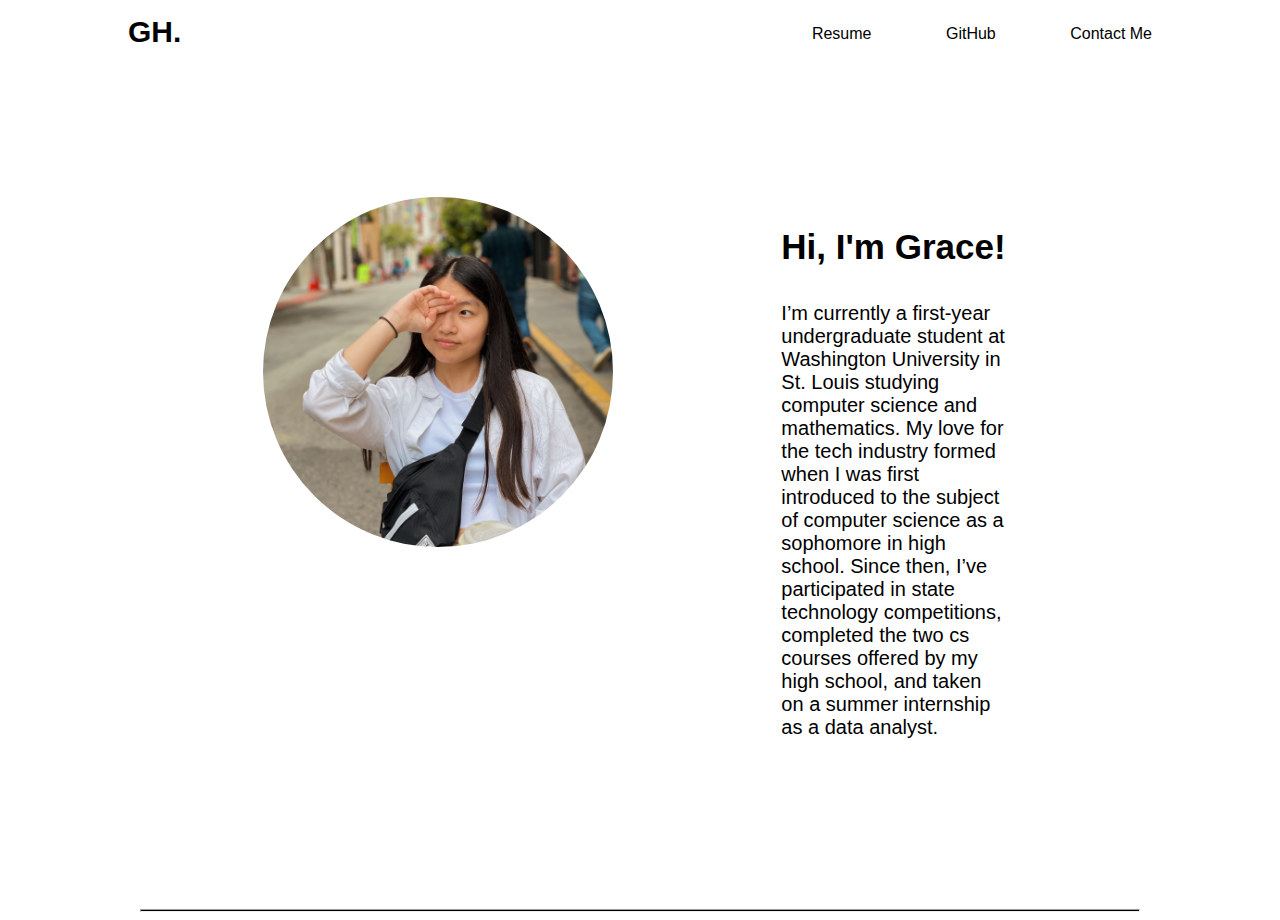
==== index.html @ 25ff14ec "add line animation" ====
<!DOCTYPE html>
<html>
    <head>
        <meta charset="utf-8">
        <link href="styles.css" rel="stylesheet" type="text/css">
        <title>Grace Huang</title>
    </head>

    <body>
    <header>
        <div class="container">
            <a href="index.html" class="logo">GH.</a>
            <nav>
                <ul>
                    <li><a href="#">Resume</a></li>
                    <li><a href="#">GitHub</a></li>
                    <li><a href="#">Contact Me</a></li>
                </ul>
            </nav>
        </div>
    </header>
    <div class="intro">
        <div class="circular"><img src="me.jpeg" alt="meeeee"></div>
        <div class="bold-text"><p>Hi, I'm Grace!</p></div>
        <div class="intro-text"><p>I’m currently a first-year undergraduate student at Washington University in St. Louis studying computer science and mathematics. My love for the tech industry formed when I was first introduced to the subject of computer science as a sophomore in high school. Since then, I’ve participated in state technology competitions, completed the two cs courses offered by my high school, and taken on a summer internship as a data analyst.</p></div>
    </div>
    <hr class="animated"/>
    </body>

</html>
---- styles.css ----
body{
    margin: 0;
    background: white;
    font-family: 'Inter', sans-serif;
    font-weight: 300;
}

.container{
    width: 80%;
    margin: 0 auto;
}

.logo{
    font-size: 30px;
    float: left;
    padding: 15px 0;
    color: black;
    text-decoration: none;
    font-weight: 600;
}

nav {
    float: right;
}

nav ul{
    margin: 0;
    padding: 0;
    list-style: none;
}

nav li{
    display: inline-block;
    margin-left: 70px;
    padding-top: 25px;
    position: relative;
}

nav a{
    color: black;
    text-decoration: none;
    font-weight: 400;
}

nav a:hover{
    color:grey;
}

nav a::before{
    content: '';
    display: block;
    height: 5px;
    width: 0%;
    background-color:black;
    position: absolute;
    top: 0;
    transition: all ease-in-out 250ms;
}

nav a:hover::before{
    width: 100%;
}

.intro{
    width: 80%;
    display: inline-block;
}

.circular img { 
    border-radius: 50%;
    width: 350px;
    margin-top: 15%;
    margin-left: 8%;
    float: left;
}

.bold-text{
    font-weight: 600;
    font-size: 35px;
    margin-top: 18%;
    margin-left: 600px;
}

.intro-text{
    margin-left: 600px;
    margin-right: 200px;
    font-size: 20px;
}

hr.animated{
    margin-top: 150px;
    width: 78%;
    animation: expand 1.5s ease-in-out;
    height: 0.25px;
    background-color: black;
}

@keyframes expand{
    from {
        transform: scaleX(0);
    }
    to {
        transform: scaleX(1);
    }
}
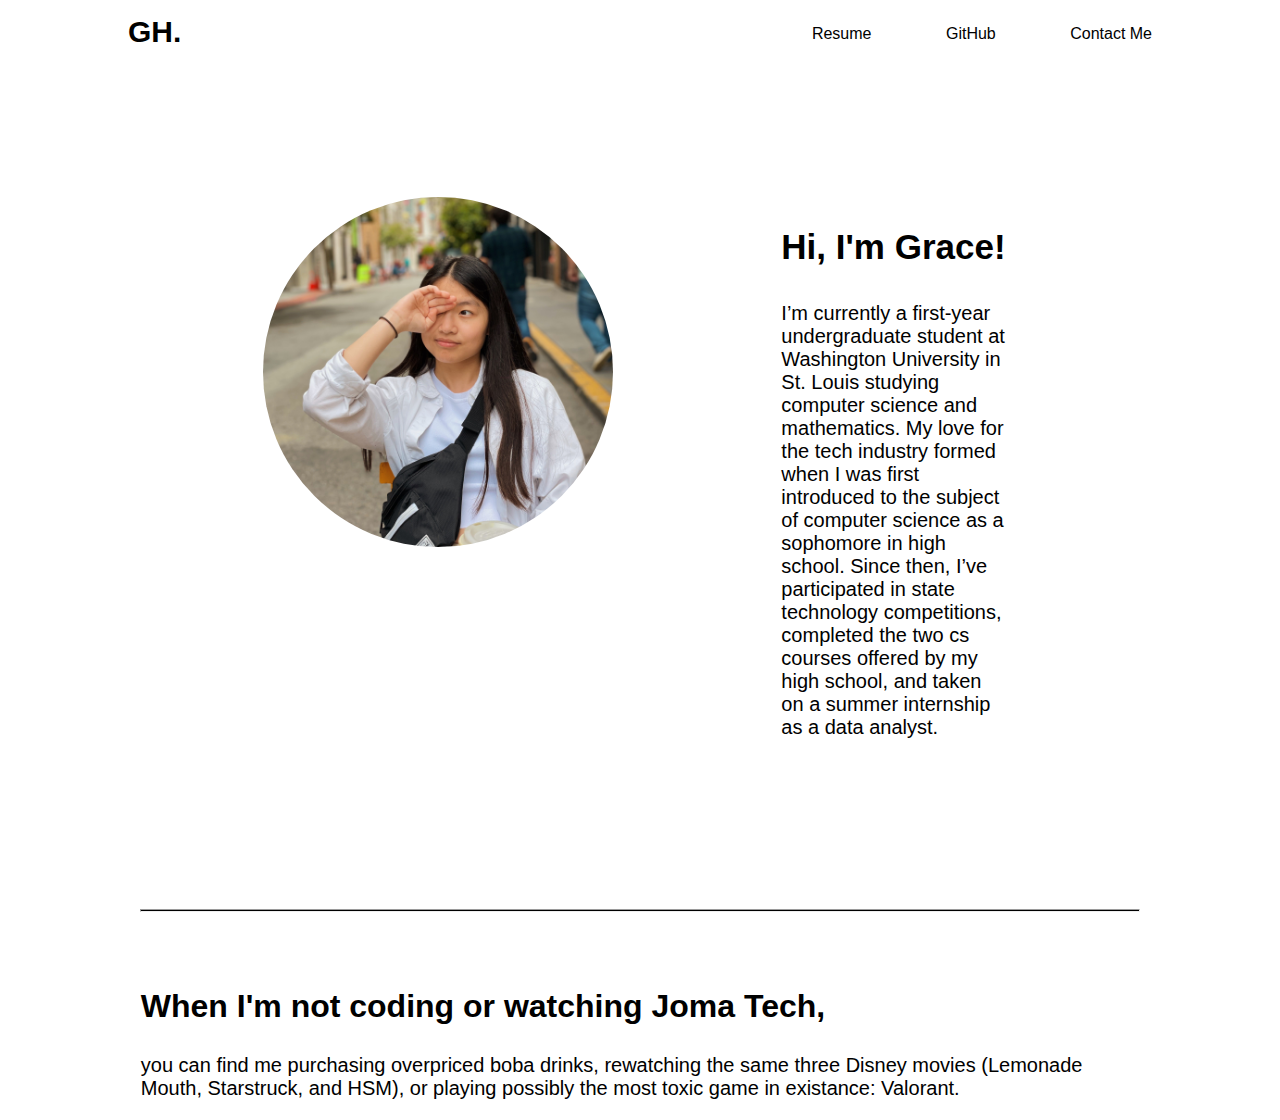
==== commit 2b00d516: "add second intro" ====
--- a/index.html
+++ b/index.html
@@ -25,6 +25,10 @@
         <div class="intro-text"><p>I’m currently a first-year undergraduate student at Washington University in St. Louis studying computer science and mathematics. My love for the tech industry formed when I was first introduced to the subject of computer science as a sophomore in high school. Since then, I’ve participated in state technology competitions, completed the two cs courses offered by my high school, and taken on a summer internship as a data analyst.</p></div>
     </div>
     <hr class="animated"/>
+    <div class="second-intro">
+    <h1>When I'm not coding or watching Joma Tech,</h1>
+    <p>you can find me purchasing overpriced boba drinks, rewatching the same three Disney movies (Lemonade Mouth, Starstruck, and HSM), or playing possibly the most toxic game in existance: Valorant.</p>
+    </div>
     </body>
 
 </html>
--- a/styles.css
+++ b/styles.css
@@ -103,3 +103,16 @@
         transform: scaleX(1);
     }
 }
+
+.second-intro h1{
+    margin-top: 6%;
+    margin-left: 11%;
+}
+
+.second-intro p{
+    font-size: 20px;
+    margin-left: 11%;
+    margin-right: 11%;
+    margin-top: 2.25%;
+}
+
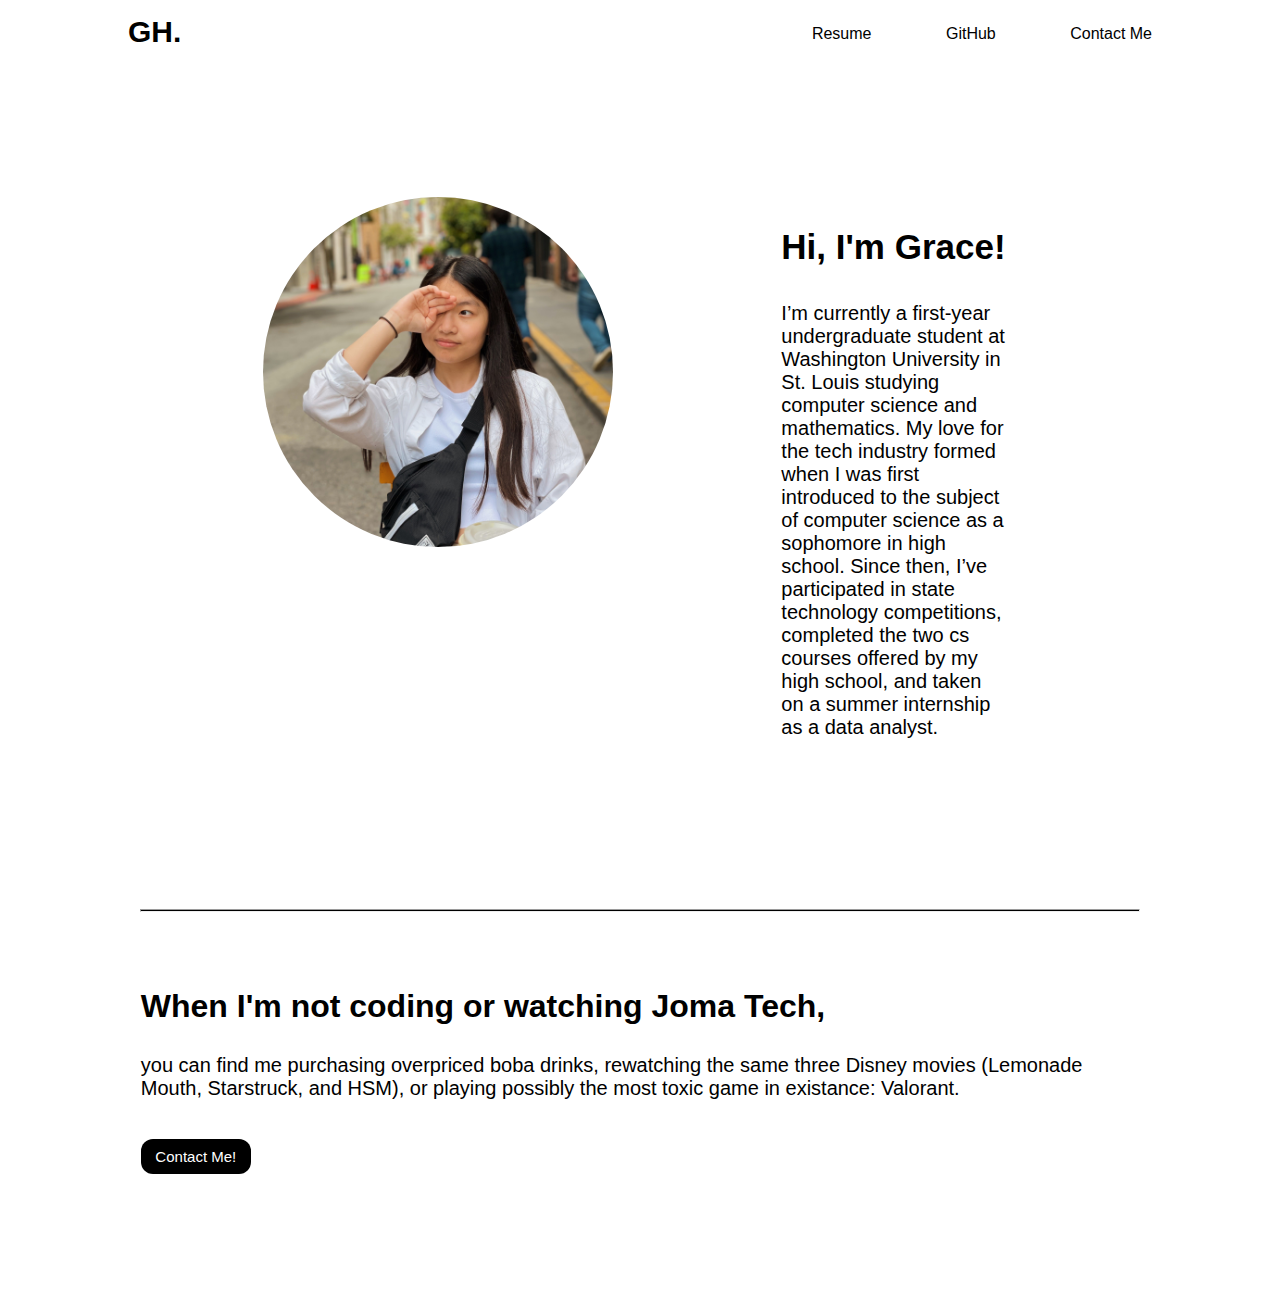
==== commit b2d89563: "add contact me btn" ====
--- a/index.html
+++ b/index.html
@@ -29,6 +29,11 @@
     <h1>When I'm not coding or watching Joma Tech,</h1>
     <p>you can find me purchasing overpriced boba drinks, rewatching the same three Disney movies (Lemonade Mouth, Starstruck, and HSM), or playing possibly the most toxic game in existance: Valorant.</p>
     </div>
+    <div class="btn">
+    <form action="#">
+        <button type="submit" id="submit">Contact Me!</button>
+    </form>
+    </div>
     </body>
 
 </html>
--- a/styles.css
+++ b/styles.css
@@ -116,3 +116,21 @@
     margin-top: 2.25%;
 }
 
+.btn{
+    margin-left: 11%;
+    margin-top: 3%;
+    width: 120px;
+    height: 150px;
+}
+
+.btn #submit{
+    background-color: black;
+    border-radius: 12px;
+    color: white;
+    font-size: 15px;
+    text-decoration: none;
+    cursor: pointer;
+    border: none;
+    height: 35px;
+    width: 110px;
+}
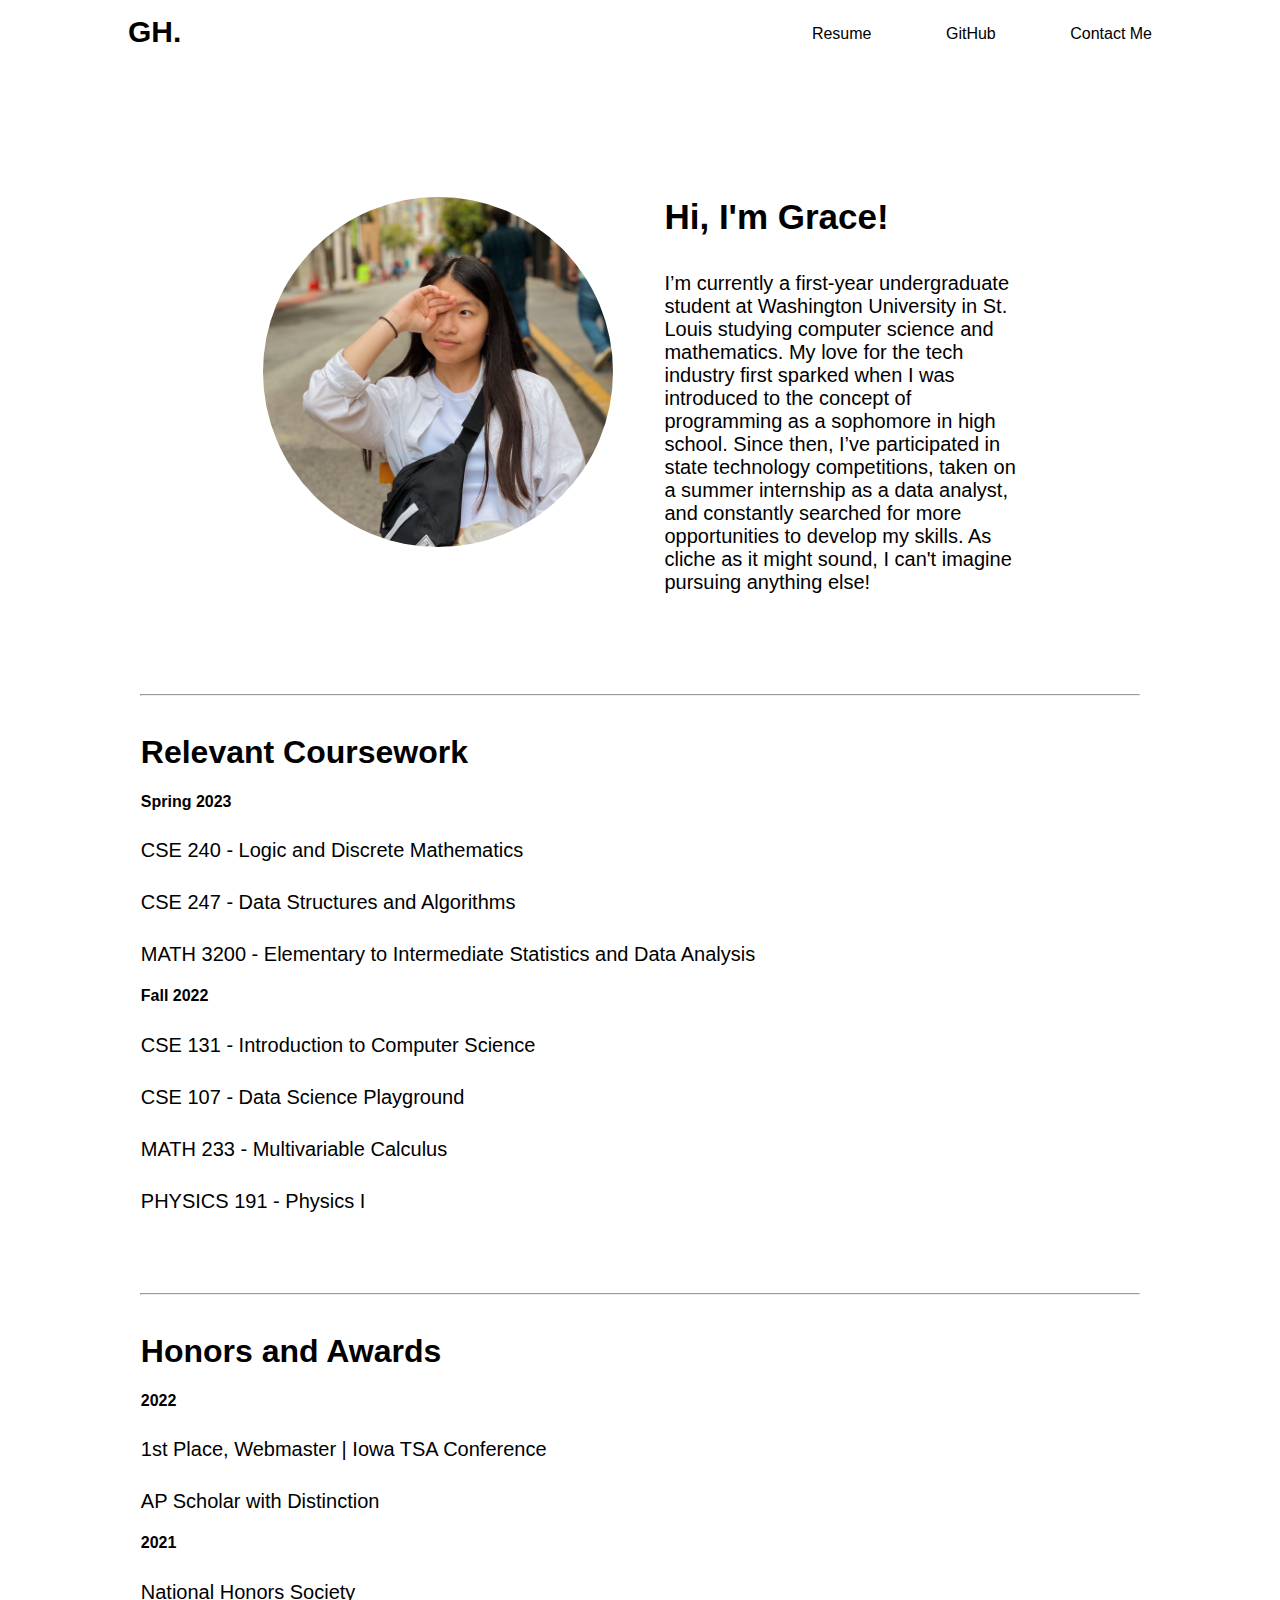
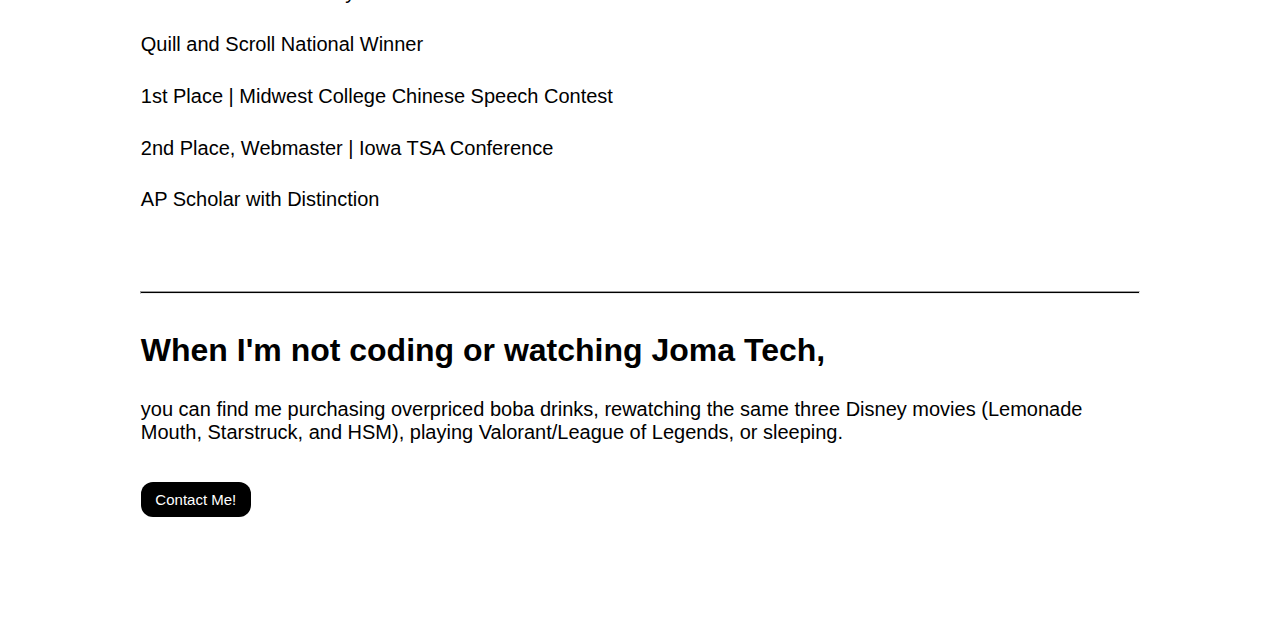
==== commit 6f2e3a61: "updated homepage" ====
--- a/index.html
+++ b/index.html
@@ -1,6 +1,7 @@
 <!DOCTYPE html>
 <html>
     <head>
+        <meta name="viewport" content="width=device-width, initial-scale=1.0">
         <meta charset="utf-8">
         <link href="styles.css" rel="stylesheet" type="text/css">
         <title>Grace Huang</title>
@@ -12,27 +13,64 @@
             <a href="index.html" class="logo">GH.</a>
             <nav>
                 <ul>
-                    <li><a href="#">Resume</a></li>
-                    <li><a href="#">GitHub</a></li>
-                    <li><a href="#">Contact Me</a></li>
+                    <li><a href="resume.html">Resume</a></li>
+                    <li><a href="github.html">GitHub</a></li>
+                    <li><a href="contact.html">Contact Me</a></li>
                 </ul>
             </nav>
         </div>
     </header>
+    <div class="fade-in">
     <div class="intro">
         <div class="circular"><img src="me.jpeg" alt="meeeee"></div>
         <div class="bold-text"><p>Hi, I'm Grace!</p></div>
-        <div class="intro-text"><p>I’m currently a first-year undergraduate student at Washington University in St. Louis studying computer science and mathematics. My love for the tech industry formed when I was first introduced to the subject of computer science as a sophomore in high school. Since then, I’ve participated in state technology competitions, completed the two cs courses offered by my high school, and taken on a summer internship as a data analyst.</p></div>
+        <div class="intro-text"><p>I’m currently a first-year undergraduate student at Washington University in St. Louis studying computer science and mathematics. My love for the tech industry first sparked when I was introduced to the concept of programming as a sophomore in high school. Since then, I’ve participated in state technology competitions, taken on a summer internship as a data analyst, and constantly searched for more opportunities to develop my skills. As cliche as it might sound, I can't imagine pursuing anything else!</p></div>
     </div>
-    <hr class="animated"/>
+    </div>
+
+    <hr class="animated2"/>
+    <div class="fade-in">
+    <div class="second-intro">
+    <h1>Relevant Coursework</h1>
+    <h4>Spring 2023</h4>
+    <p>CSE 240 - Logic and Discrete Mathematics</p>
+    <p>CSE 247 - Data Structures and Algorithms</p>
+    <p>MATH 3200 - Elementary to Intermediate Statistics and Data Analysis</p>
+    <h4>Fall 2022</h4>
+    <p>CSE 131 - Introduction to Computer Science</p>
+    <p>CSE 107 - Data Science Playground</p>
+    <p>MATH 233 - Multivariable Calculus</p>
+    <p>PHYSICS 191 - Physics I</p>
+    </div>
+    </div>
+
+    <hr class="animated2"/>
+    <div class="fade-in">
+    <div class="second-intro">
+    <h1>Honors and Awards</h1>
+    <h4>2022</h4>
+    <p>1st Place, Webmaster | Iowa TSA Conference</p>
+    <p>AP Scholar with Distinction</p>
+    <h4>2021</h4>
+    <p>National Honors Society</p>
+    <p>Quill and Scroll National Winner</p>
+    <p>1st Place | Midwest College Chinese Speech Contest</p>
+    <p>2nd Place, Webmaster | Iowa TSA Conference</p>
+    <p>AP Scholar with Distinction</p>
+    </div>
+    </div>
+
+    <hr class="animated2"/>
+    <div class="fade-in">
     <div class="second-intro">
     <h1>When I'm not coding or watching Joma Tech,</h1>
-    <p>you can find me purchasing overpriced boba drinks, rewatching the same three Disney movies (Lemonade Mouth, Starstruck, and HSM), or playing possibly the most toxic game in existance: Valorant.</p>
+    <p>you can find me purchasing overpriced boba drinks, rewatching the same three Disney movies (Lemonade Mouth, Starstruck, and HSM), playing Valorant/League of Legends, or sleeping.</p>
     </div>
     <div class="btn">
-    <form action="#">
+    <form action="contact.html">
         <button type="submit" id="submit">Contact Me!</button>
     </form>
+    </div>
     </div>
     </body>
 
--- a/styles.css
+++ b/styles.css
@@ -17,6 +17,10 @@
     color: black;
     text-decoration: none;
     font-weight: 600;
+}
+
+.logo:hover{
+    color: grey;
 }
 
 nav {
@@ -71,24 +75,53 @@
     width: 350px;
     margin-top: 15%;
     margin-left: 8%;
+    margin-right: 5%;
+    margin-bottom: 3%;
     float: left;
 }
 
 .bold-text{
     font-weight: 600;
     font-size: 35px;
+    margin-top: 15%;
+    margin-left: 47%;
+    margin-right: 17%;
+}
+
+.bold-text-other{
+    width: auto;
+    font-weight: 600;
+    font-size: 35px;
     margin-top: 18%;
-    margin-left: 600px;
+    margin-left: -10%;
+    display: block;
+    text-align: center;
 }
 
 .intro-text{
-    margin-left: 600px;
-    margin-right: 200px;
+    margin-left: 47%;
+    margin-right: 17%;
     font-size: 20px;
 }
 
 hr.animated{
     margin-top: 150px;
+    width: 78%;
+    animation: expand 1.5s ease-in-out;
+    height: 0.25px;
+    background-color: black;
+}
+
+hr.animated2{
+    margin-top: 80px;
+    width: 78%;
+    animation: expand 1.5s ease-in-out;
+    height: 0.25px;
+    background-color: black;
+}
+
+hr.other-animated{
+    margin-top: 100px;
     width: 78%;
     animation: expand 1.5s ease-in-out;
     height: 0.25px;
@@ -105,7 +138,11 @@
 }
 
 .second-intro h1{
-    margin-top: 6%;
+    margin-top: 3%;
+    margin-left: 11%;
+}
+
+.second-intro h4{
     margin-left: 11%;
 }
 
@@ -134,3 +171,21 @@
     height: 35px;
     width: 110px;
 }
+
+.btn #submit:hover{
+    background-color: #3d3d3d;
+}
+
+.fade-in {
+    animation: fadeInAnimation ease 2.5s;
+    animation-iteration-count: 1;
+}
+  
+@keyframes fadeInAnimation {
+    0% {
+        opacity: 0;
+    }
+    100% {
+        opacity: 1;
+     }
+}
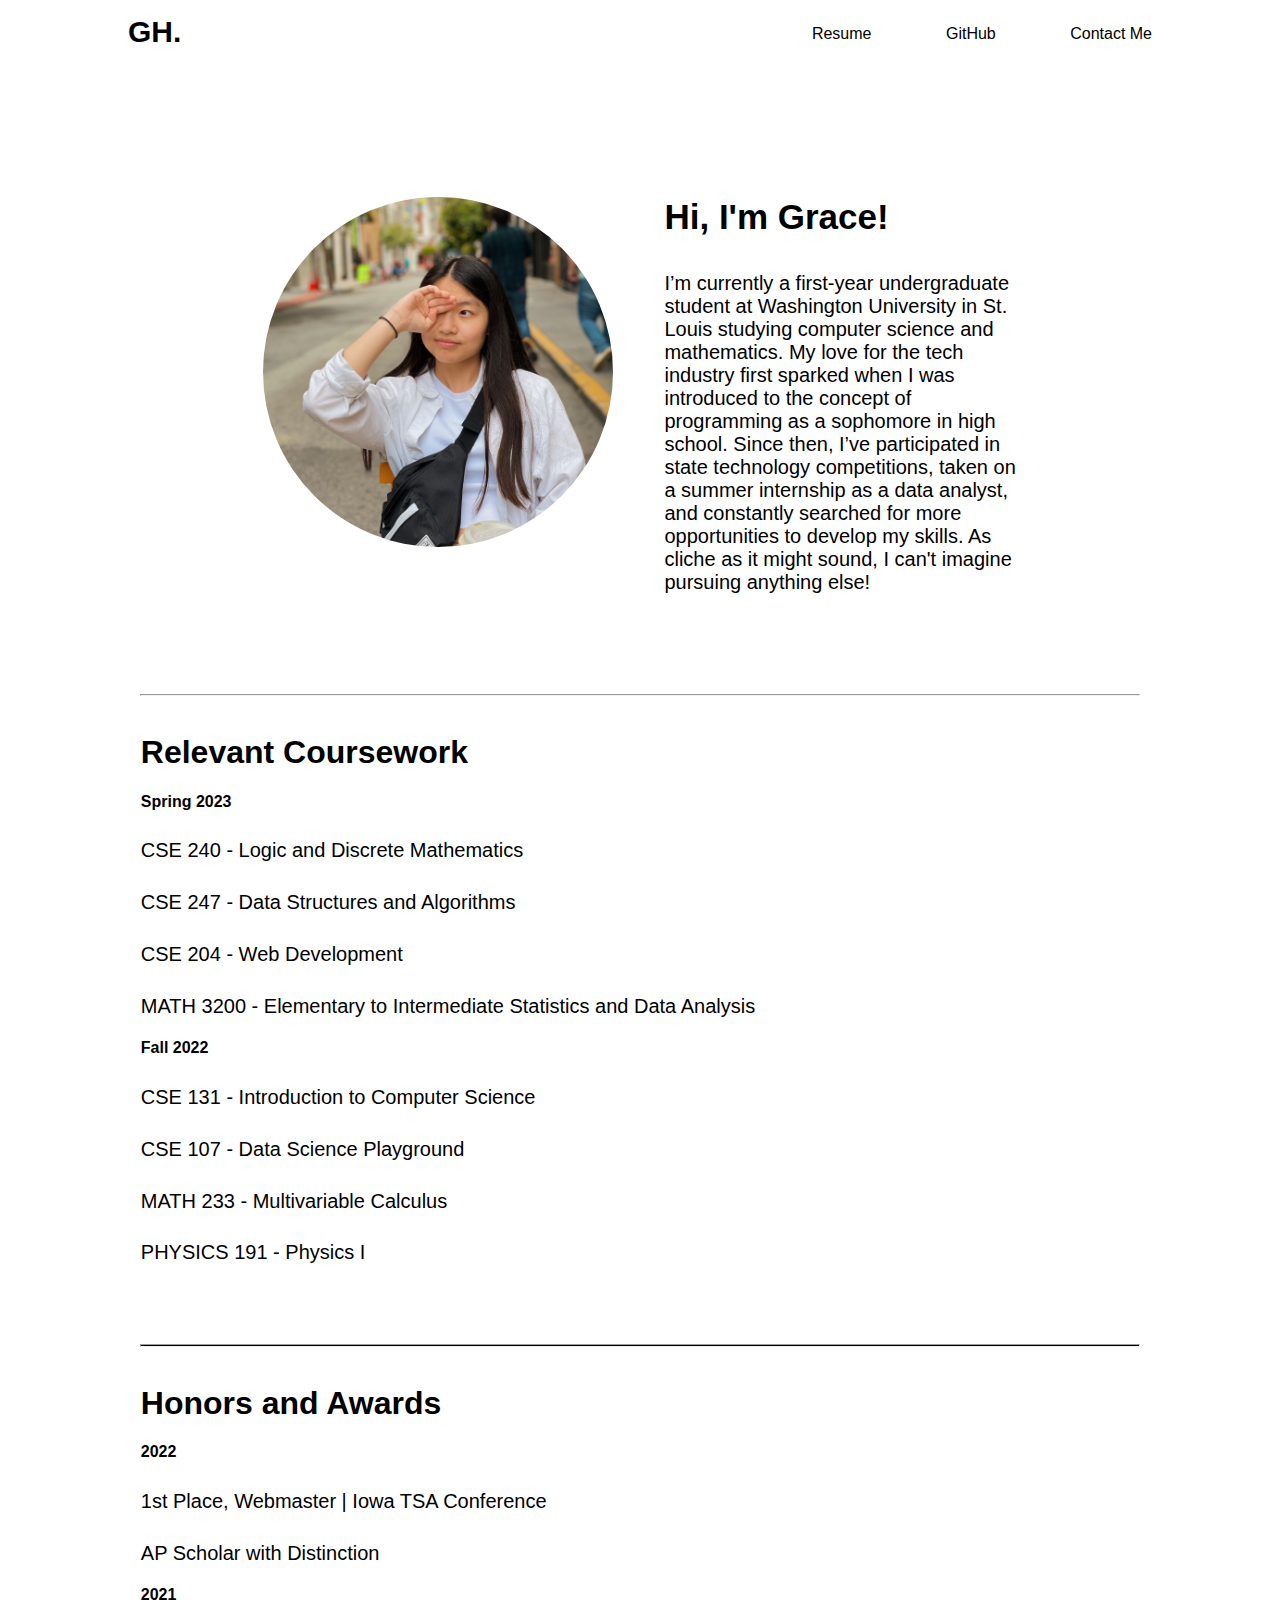
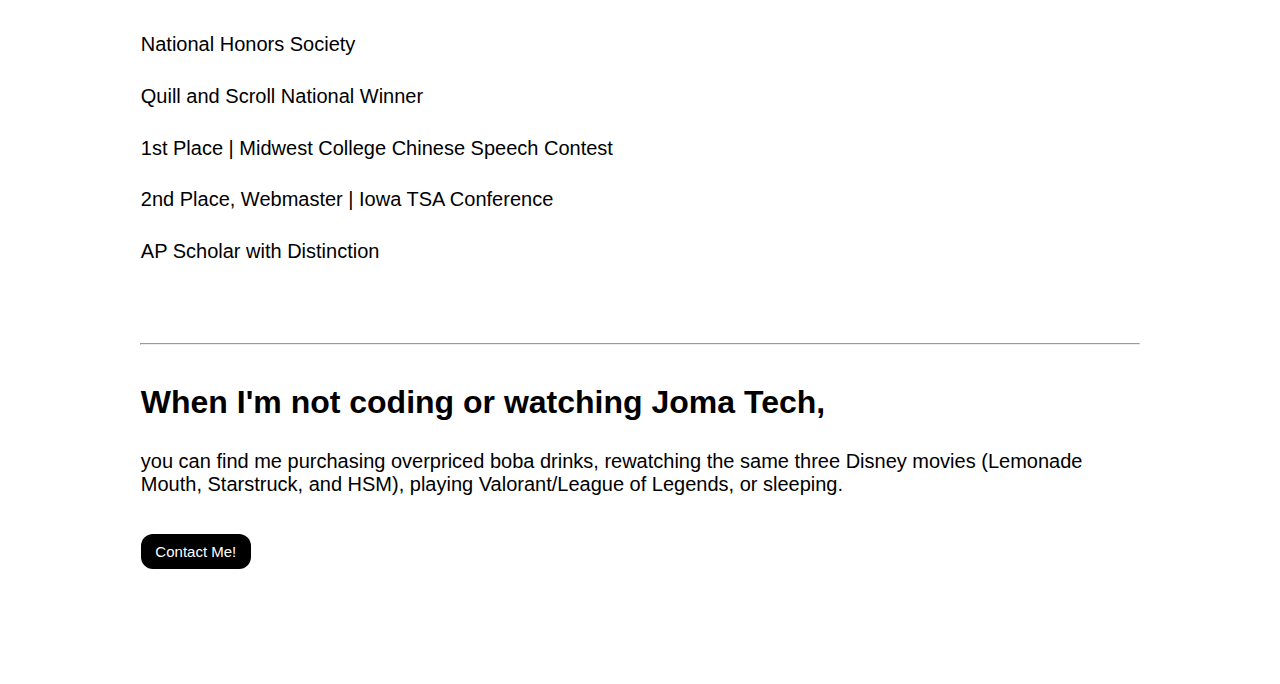
==== commit f5da76ba: "added web development" ====
--- a/index.html
+++ b/index.html
@@ -35,6 +35,7 @@
     <h4>Spring 2023</h4>
     <p>CSE 240 - Logic and Discrete Mathematics</p>
     <p>CSE 247 - Data Structures and Algorithms</p>
+    <p>CSE 204 - Web Development</p>
     <p>MATH 3200 - Elementary to Intermediate Statistics and Data Analysis</p>
     <h4>Fall 2022</h4>
     <p>CSE 131 - Introduction to Computer Science</p>
